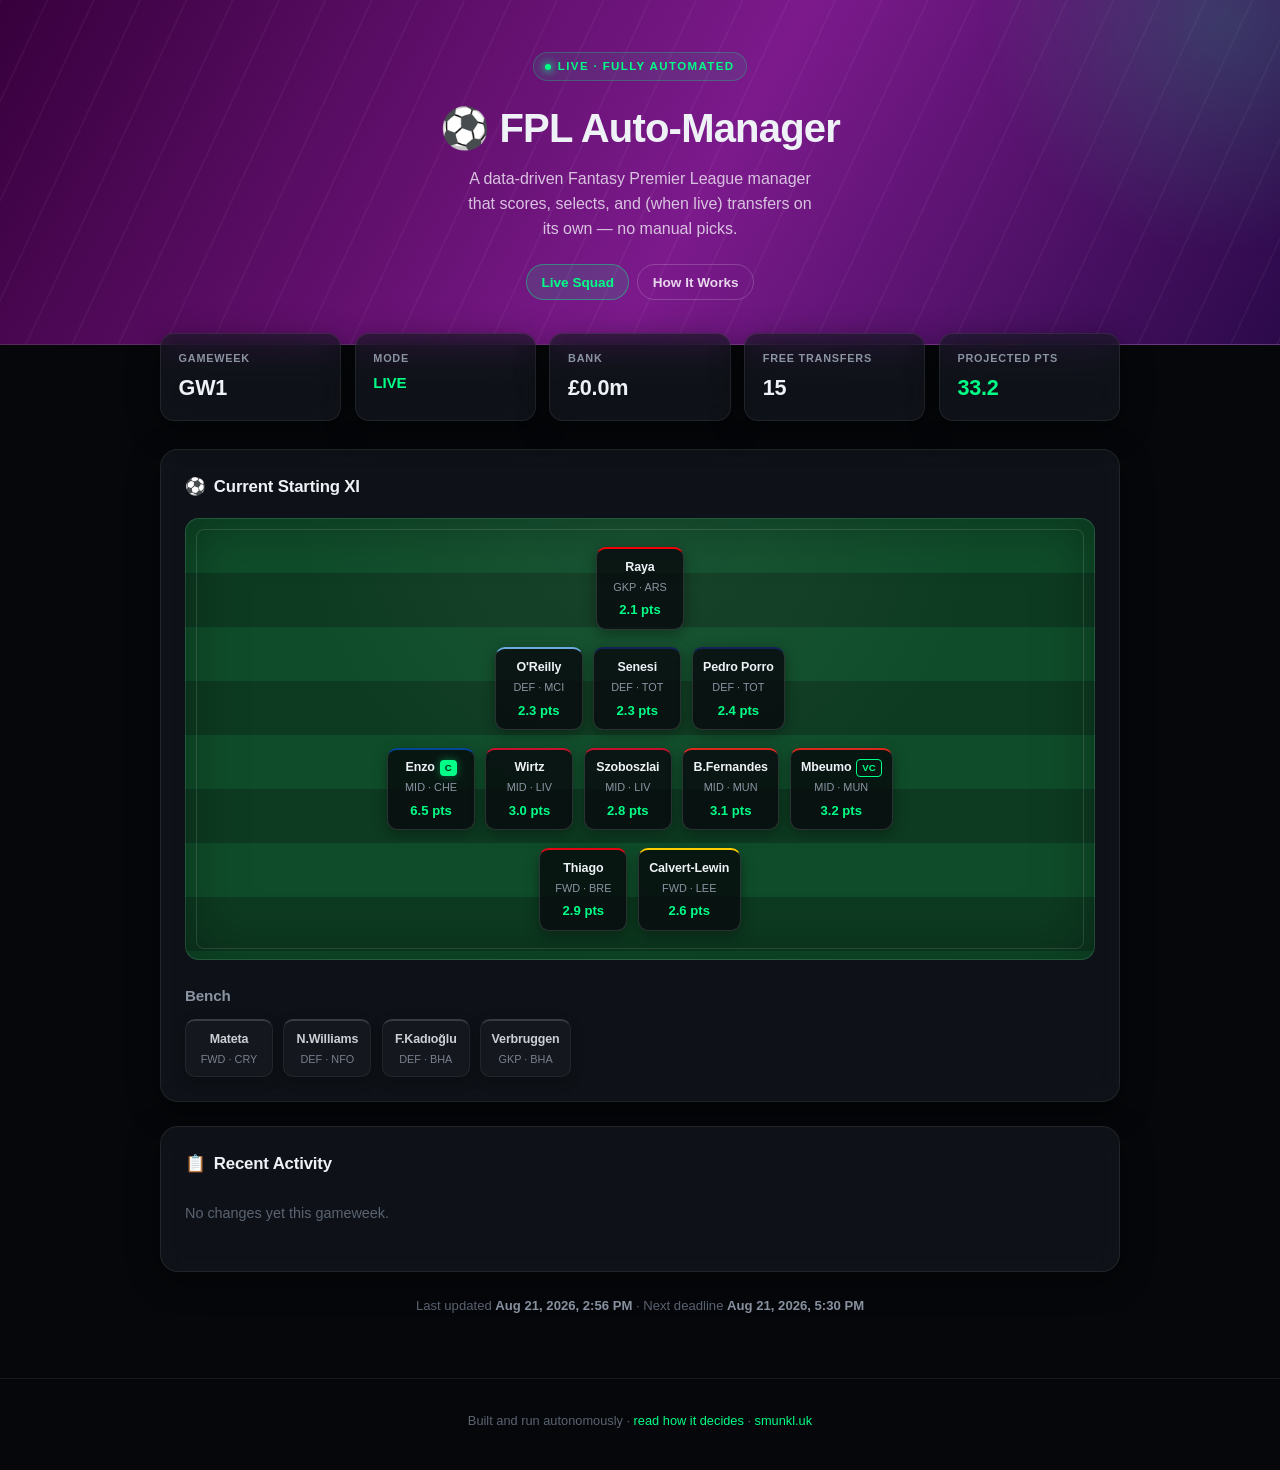
==== index.html @ d40fcce7 "Add "How It Works" strategy page and change feed Extracts shared CSS into style.css so both pages st" ====
<!DOCTYPE html>
<html lang="en">
<head>
<meta charset="UTF-8">
<meta name="viewport" content="width=device-width, initial-scale=1.0">
<title>FPL Auto-Manager - Live</title>
<link rel="stylesheet" href="style.css">
</head>
<body>

<header>
  <div class="eyebrow"><span class="dot"></span> Live &middot; Fully Automated</div>
  <h1>&#9917; FPL Auto-Manager</h1>
  <p>A data-driven Fantasy Premier League manager that scores, selects, and (when live) transfers on its own &mdash; no manual picks.</p>
  <nav class="sitenav">
    <a href="index.html" class="active">Live Squad</a>
    <a href="strategy.html">How It Works</a>
  </nav>
</header>

<main id="app">
  <div class="loading"><div class="spinner"></div>Loading latest status&hellip;</div>
</main>

<footer>
  Built and run autonomously &middot; <a href="strategy.html">read how it decides</a> &middot;
  <a href="https://smunkl.uk">smunkl.uk</a>
</footer>

<script>
const TEAM_COLORS = {
  ARS:"#EF0107", AVL:"#95BFE5", BOU:"#DA291C", BRE:"#e30613", BHA:"#0057B8",
  CHE:"#034694", CRY:"#1B458F", EVE:"#003399", FUL:"#000000", IPS:"#0044A9",
  LEI:"#003090", LIV:"#C8102E", MCI:"#6CABDD", MUN:"#DA291C", NEW:"#241F20",
  NFO:"#DD0000", SOU:"#D71920", TOT:"#132257", WHU:"#7A263A", WOL:"#FDB913",
  LEE:"#FFCD00", BUR:"#6C1D45", SUN:"#EB172B"
};

async function load() {
  const app = document.getElementById('app');
  try {
    const res = await fetch('status.json', { cache: 'no-store' });
    if (!res.ok) throw new Error('status.json not found yet');
    const data = await res.json();
    render(data);
  } catch (err) {
    app.innerHTML = '<div class="error">No status published yet. Check back soon.</div>';
    console.error(err);
  }
}

function fmtDate(iso) {
  if (!iso) return '—';
  const d = new Date(iso);
  return d.toLocaleString(undefined, { dateStyle: 'medium', timeStyle: 'short' });
}

function playerChip(p) {
  const badges = [];
  if (p.captain) badges.push('<span class="badge">C</span>');
  if (p.vice_captain) badges.push('<span class="badge vc">VC</span>');
  const accent = TEAM_COLORS[p.team] || 'rgba(255,255,255,0.3)';
  return `<div class="player-chip" style="--chip-accent:${accent}">
    <div class="name">${p.name}${badges.join('')}</div>
    <div class="sub">${p.position} &middot; ${p.team}</div>
    ${p.projected_points !== undefined ? `<div class="pts">${p.projected_points.toFixed(1)} pts</div>` : ''}
  </div>`;
}

function groupByPosition(players) {
  const order = ['GKP', 'DEF', 'MID', 'FWD'];
  const groups = {};
  for (const pos of order) groups[pos] = [];
  for (const p of players) (groups[p.position] || (groups[p.position] = [])).push(p);
  return order.map(pos => groups[pos]).filter(g => g.length);
}

function render(data) {
  const app = document.getElementById('app');
  const rows = groupByPosition(data.starting_xi || []).map(
    row => `<div class="pitch-row">${row.map(playerChip).join('')}</div>`
  ).join('');
  const bench = (data.bench || []).map(playerChip).join('');
  const activity = (data.recent_activity || []).slice().reverse().map(a => `
    <div class="activity-item">
      <div class="header">${a.header}</div>
      ${a.details && a.details.length ? `<ul>${a.details.map(d => `<li>${d.replace(/^- /, '')}</li>`).join('')}</ul>` : ''}
    </div>
  `).join('') || '<p class="no-activity">No changes yet this gameweek.</p>';

  app.innerHTML = `
    <div class="meta-row">
      <div class="meta-card"><div class="label">Gameweek</div><div class="value">GW${data.gameweek ?? '-'}</div></div>
      <div class="meta-card mode"><div class="label">Mode</div><div class="value">${data.mode ?? '-'}</div></div>
      <div class="meta-card"><div class="label">Bank</div><div class="value">&pound;${(data.bank ?? 0).toFixed(1)}m</div></div>
      <div class="meta-card"><div class="label">Free transfers</div><div class="value">${data.free_transfers ?? '-'}</div></div>
      <div class="meta-card pts"><div class="label">Projected pts</div><div class="value">${(data.total_projected_points ?? 0).toFixed(1)}</div></div>
    </div>

    <section>
      <h2><span class="icon">&#9917;</span> Current Starting XI</h2>
      <div class="pitch">${rows}</div>
      <div class="bench-header"><h2 style="margin:0;font-size:0.95rem;color:var(--muted)">Bench</h2></div>
      <div class="bench-list">${bench}</div>
    </section>

    <section>
      <h2><span class="icon">&#128203;</span> Recent Activity</h2>
      ${activity}
    </section>

    <p class="footnote">Last updated <strong>${fmtDate(data.last_updated)}</strong> &middot; Next deadline <strong>${fmtDate(data.deadline)}</strong></p>
  `;
}

load();
</script>

</body>
</html>
---- style.css ----
:root {
  --bg: #05070a;
  --bg2: #0a0e14;
  --panel: rgba(22, 27, 34, 0.6);
  --panel-solid: #12161d;
  --border: rgba(255, 255, 255, 0.08);
  --border-hi: rgba(255, 255, 255, 0.16);
  --text: #eef2f6;
  --muted: #8b94a3;
  --muted2: #5b6472;
  --purple: #37003c;
  --purple2: #7c1a8c;
  --green: #00ff87;
  --green-dim: #04b366;
  --pitch: #0d3b21;
  --pitch2: #0f4d2a;
  --shadow: 0 8px 32px rgba(0,0,0,0.45);
}
* { box-sizing: border-box; }
html { scroll-behavior: smooth; }
body {
  margin: 0;
  font-family: -apple-system, BlinkMacSystemFont, "Segoe UI", Inter, Roboto, sans-serif;
  background:
    radial-gradient(1200px 600px at 15% -10%, rgba(124,26,140,0.25), transparent 60%),
    radial-gradient(900px 500px at 100% 0%, rgba(0,255,135,0.06), transparent 55%),
    var(--bg);
  color: var(--text);
  line-height: 1.55;
  -webkit-font-smoothing: antialiased;
}
header {
  position: relative;
  overflow: hidden;
  background: linear-gradient(120deg, var(--purple) 0%, var(--purple2) 55%, #2b0a4a 100%);
  padding: 3.25rem 1.5rem 2.75rem;
  text-align: center;
  border-bottom: 1px solid var(--border-hi);
}
header::before {
  content: "";
  position: absolute;
  inset: 0;
  background-image:
    repeating-linear-gradient(115deg, rgba(255,255,255,0.035) 0 2px, transparent 2px 42px);
  pointer-events: none;
}
header::after {
  content: "";
  position: absolute;
  width: 480px;
  height: 480px;
  right: -180px;
  top: -220px;
  background: radial-gradient(circle, rgba(0,255,135,0.18), transparent 70%);
  filter: blur(10px);
  pointer-events: none;
}
.eyebrow {
  position: relative;
  display: inline-flex;
  align-items: center;
  gap: 0.4rem;
  font-size: 0.72rem;
  font-weight: 700;
  letter-spacing: 0.12em;
  text-transform: uppercase;
  color: var(--green);
  background: rgba(0, 255, 135, 0.08);
  border: 1px solid rgba(0, 255, 135, 0.25);
  padding: 0.3rem 0.7rem;
  border-radius: 999px;
  margin-bottom: 1rem;
}
.eyebrow .dot {
  width: 6px;
  height: 6px;
  border-radius: 50%;
  background: var(--green);
  box-shadow: 0 0 8px 2px rgba(0,255,135,0.7);
  animation: pulse 2s ease-in-out infinite;
}
@keyframes pulse {
  0%, 100% { opacity: 1; transform: scale(1); }
  50% { opacity: 0.5; transform: scale(0.7); }
}
header h1 {
  position: relative;
  margin: 0 0 0.5rem;
  font-size: clamp(1.8rem, 4vw, 2.5rem);
  font-weight: 800;
  letter-spacing: -0.02em;
}
header p {
  position: relative;
  margin: 0;
  color: #d9c2e0;
  font-size: 1rem;
  max-width: 40ch;
  margin: 0 auto;
}
nav.sitenav {
  position: relative;
  display: flex;
  justify-content: center;
  gap: 0.5rem;
  margin-top: 1.4rem;
}
nav.sitenav a {
  color: #e8d6ec;
  text-decoration: none;
  font-size: 0.85rem;
  font-weight: 600;
  padding: 0.4rem 0.9rem;
  border-radius: 999px;
  border: 1px solid rgba(255,255,255,0.18);
  transition: background 0.15s ease, color 0.15s ease;
}
nav.sitenav a:hover,
nav.sitenav a.active {
  background: rgba(0,255,135,0.12);
  border-color: rgba(0,255,135,0.4);
  color: var(--green);
}
main {
  max-width: 1000px;
  margin: 0 auto;
  padding: 1.75rem 1.25rem 2rem;
}
.meta-row {
  display: grid;
  grid-template-columns: repeat(auto-fit, minmax(150px, 1fr));
  gap: 0.85rem;
  margin: -2.5rem 0 1.75rem;
  position: relative;
  z-index: 2;
}
.meta-card {
  background: var(--panel);
  backdrop-filter: blur(16px) saturate(140%);
  -webkit-backdrop-filter: blur(16px) saturate(140%);
  border: 1px solid var(--border);
  border-radius: 14px;
  padding: 1rem 1.1rem;
  box-shadow: var(--shadow);
  transition: transform 0.18s ease, border-color 0.18s ease;
}
.meta-card:hover {
  transform: translateY(-2px);
  border-color: var(--border-hi);
}
.meta-card .label {
  color: var(--muted);
  font-size: 0.68rem;
  font-weight: 600;
  text-transform: uppercase;
  letter-spacing: 0.07em;
}
.meta-card .value {
  font-size: 1.35rem;
  font-weight: 750;
  margin-top: 0.25rem;
  letter-spacing: -0.01em;
}
.meta-card.mode .value {
  font-size: 0.95rem;
  font-weight: 650;
  color: var(--green);
}
.meta-card.pts .value { color: var(--green); }

section {
  background: var(--panel);
  backdrop-filter: blur(16px) saturate(140%);
  -webkit-backdrop-filter: blur(16px) saturate(140%);
  border: 1px solid var(--border);
  border-radius: 18px;
  padding: 1.5rem;
  margin-bottom: 1.5rem;
  box-shadow: var(--shadow);
}
section h2 {
  margin: 0 0 1.1rem;
  font-size: 1.05rem;
  font-weight: 700;
  display: flex;
  align-items: center;
  gap: 0.5rem;
  letter-spacing: -0.01em;
}
section h2 .icon { font-size: 1.05rem; }

.pitch {
  position: relative;
  background:
    radial-gradient(ellipse at 50% -10%, rgba(255,255,255,0.05), transparent 55%),
    repeating-linear-gradient(to bottom, var(--pitch2) 0, var(--pitch2) 54px, var(--pitch) 54px, var(--pitch) 108px);
  border: 1px solid rgba(255,255,255,0.08);
  border-radius: 14px;
  padding: 1.75rem 0.75rem;
  display: flex;
  flex-direction: column;
  gap: 1.1rem;
  box-shadow: inset 0 0 60px rgba(0,0,0,0.35);
}
.pitch::before {
  content: "";
  position: absolute;
  inset: 10px;
  border: 1px solid rgba(255,255,255,0.12);
  border-radius: 8px;
  pointer-events: none;
}
.pitch-row {
  display: flex;
  justify-content: center;
  gap: 0.65rem;
  flex-wrap: wrap;
  position: relative;
}
.player-chip {
  background: rgba(8, 10, 14, 0.82);
  border: 1px solid rgba(255,255,255,0.14);
  border-top: 2px solid var(--chip-accent, rgba(255,255,255,0.3));
  border-radius: 10px;
  padding: 0.55rem 0.65rem 0.5rem;
  text-align: center;
  min-width: 88px;
  font-size: 0.78rem;
  box-shadow: 0 4px 14px rgba(0,0,0,0.35);
  transition: transform 0.15s ease, box-shadow 0.15s ease;
}
.player-chip:hover {
  transform: translateY(-3px);
  box-shadow: 0 8px 20px rgba(0,0,0,0.5);
}
.player-chip .name {
  font-weight: 700;
  white-space: nowrap;
  letter-spacing: -0.01em;
}
.player-chip .sub {
  color: var(--muted);
  font-size: 0.68rem;
  margin-top: 0.1rem;
}
.player-chip .pts {
  color: var(--green);
  font-weight: 700;
  margin-top: 0.3rem;
  font-size: 0.82rem;
}
.badge {
  display: inline-block;
  font-size: 0.6rem;
  font-weight: 800;
  background: var(--green);
  color: #04321a;
  border-radius: 4px;
  padding: 0.05rem 0.32rem;
  margin-left: 0.3rem;
  vertical-align: middle;
  box-shadow: 0 0 8px rgba(0,255,135,0.4);
}
.badge.vc {
  background: transparent;
  border: 1px solid var(--green);
  color: var(--green);
  box-shadow: none;
}

.bench-header {
  display: flex;
  align-items: center;
  justify-content: space-between;
  margin-top: 1.5rem;
  margin-bottom: 0.75rem;
}
.bench-header h2 { margin: 0; }
.bench-list {
  display: flex;
  gap: 0.65rem;
  flex-wrap: wrap;
}
.bench-list .player-chip {
  background: rgba(255,255,255,0.03);
  border-color: var(--border);
  border-top-color: rgba(255,255,255,0.18);
  opacity: 0.85;
}

.activity-item {
  position: relative;
  padding: 0.15rem 0 1rem 1.35rem;
  border-left: 2px solid var(--border);
  margin-left: 0.3rem;
}
.activity-item:last-child { padding-bottom: 0; }
.activity-item::before {
  content: "";
  position: absolute;
  left: -6px;
  top: 0.3rem;
  width: 10px;
  height: 10px;
  border-radius: 50%;
  background: var(--green);
  box-shadow: 0 0 0 3px rgba(0,255,135,0.15);
}
.activity-item .header {
  font-weight: 650;
  font-size: 0.92rem;
  color: var(--text);
}
.activity-item ul {
  margin: 0.4rem 0 0;
  padding-left: 1.1rem;
  color: var(--muted);
  font-size: 0.85rem;
}
.activity-item li { margin-bottom: 0.15rem; }
.no-activity {
  color: var(--muted2);
  font-size: 0.9rem;
  padding: 0.5rem 0;
}

.footnote {
  text-align: center;
  color: var(--muted2);
  font-size: 0.82rem;
  margin-top: 0.25rem;
}
.footnote strong { color: var(--muted); font-weight: 600; }

footer {
  text-align: center;
  color: var(--muted2);
  font-size: 0.8rem;
  padding: 2rem 1.5rem 2.5rem;
  border-top: 1px solid var(--border);
  margin-top: 1rem;
}
footer a { color: var(--green); text-decoration: none; }
footer a:hover { text-decoration: underline; }

.loading, .error {
  text-align: center;
  color: var(--muted);
  padding: 4rem 1rem;
  font-size: 0.95rem;
}
.spinner {
  width: 28px;
  height: 28px;
  margin: 0 auto 1rem;
  border-radius: 50%;
  border: 3px solid rgba(255,255,255,0.1);
  border-top-color: var(--green);
  animation: spin 0.8s linear infinite;
}
@keyframes spin { to { transform: rotate(360deg); } }

#app { animation: fadein 0.4s ease; }
@keyframes fadein {
  from { opacity: 0; transform: translateY(6px); }
  to { opacity: 1; transform: translateY(0); }
}

/* --- Prose / strategy-page specific --- */
.prose p {
  color: #ccd3db;
  font-size: 0.94rem;
  margin: 0 0 0.9rem;
}
.prose p:last-child { margin-bottom: 0; }
.prose strong { color: var(--text); }
code {
  font-family: ui-monospace, SFMono-Regular, Menlo, monospace;
  background: rgba(0,255,135,0.08);
  color: var(--green);
  border-radius: 4px;
  padding: 0.05rem 0.35rem;
  font-size: 0.85em;
}
.signal-grid {
  display: grid;
  grid-template-columns: repeat(auto-fit, minmax(220px, 1fr));
  gap: 0.85rem;
  margin-top: 1rem;
}
.signal-card {
  background: rgba(255,255,255,0.03);
  border: 1px solid var(--border);
  border-radius: 12px;
  padding: 0.9rem 1rem;
}
.signal-card .signal-title {
  font-weight: 700;
  font-size: 0.88rem;
  display: flex;
  align-items: center;
  gap: 0.4rem;
  margin-bottom: 0.35rem;
}
.signal-card p {
  color: var(--muted);
  font-size: 0.82rem;
  margin: 0;
}
.callout {
  background: rgba(0,255,135,0.05);
  border: 1px solid rgba(0,255,135,0.2);
  border-radius: 12px;
  padding: 1rem 1.1rem;
  margin-top: 1.25rem;
  font-size: 0.88rem;
  color: #d3f5e6;
}
.callout strong { color: var(--green); }

.changelog-item {
  position: relative;
  padding: 0.1rem 0 1.25rem 1.5rem;
  border-left: 2px solid var(--border);
  margin-left: 0.35rem;
}
.changelog-item:last-child { padding-bottom: 0; }
.changelog-item::before {
  content: "";
  position: absolute;
  left: -7px;
  top: 0.15rem;
  width: 12px;
  height: 12px;
  border-radius: 50%;
  background: var(--panel-solid);
  border: 2px solid var(--green);
}
.changelog-date {
  color: var(--green);
  font-size: 0.72rem;
  font-weight: 700;
  text-transform: uppercase;
  letter-spacing: 0.05em;
}
.changelog-title {
  font-weight: 700;
  font-size: 0.95rem;
  margin: 0.2rem 0 0.3rem;
}
.changelog-desc {
  color: var(--muted);
  font-size: 0.86rem;
  margin: 0;
}

@media (max-width: 520px) {
  .meta-row { margin-top: -2rem; }
  section { padding: 1.15rem; }
  .player-chip { min-width: 76px; font-size: 0.72rem; padding: 0.45rem 0.5rem; }
}
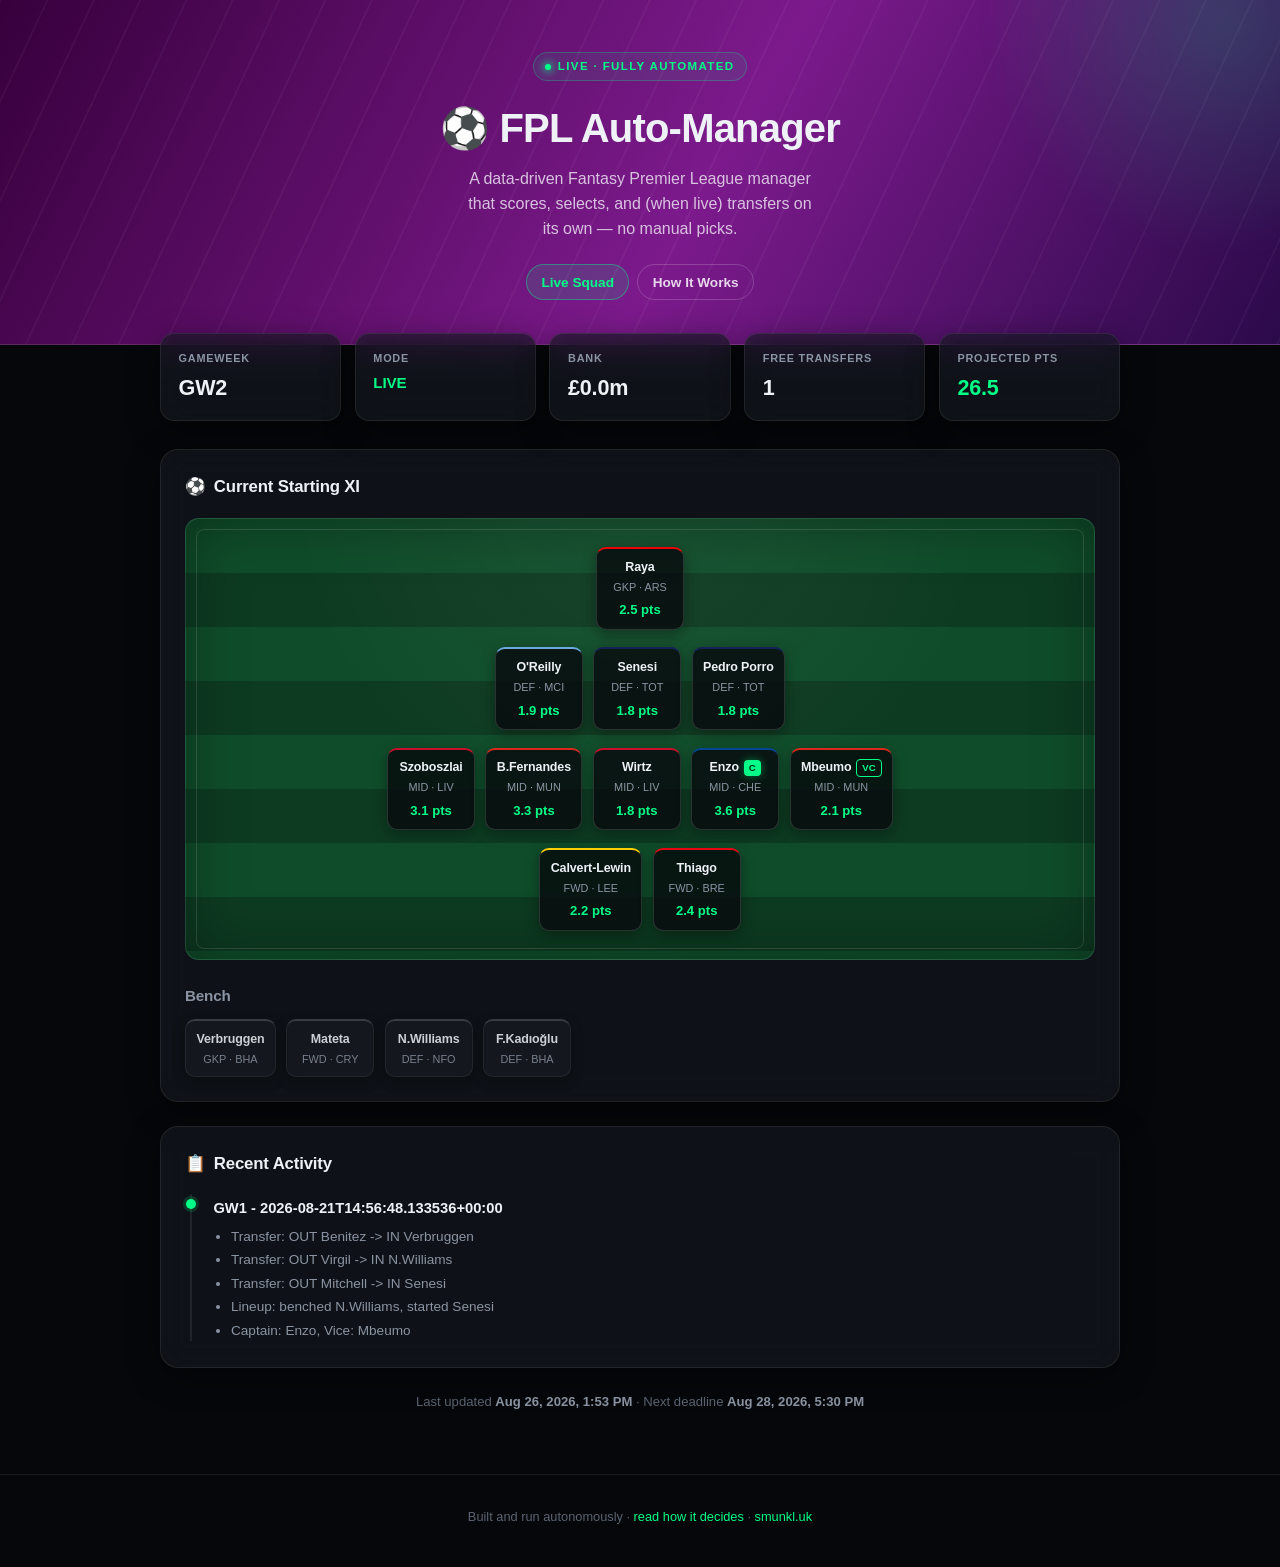
==== commit 13ca13c2: "Style transfer rationale as distinct sub-bullets in the activity feed The private repo now logs why " ====
--- a/index.html
+++ b/index.html
@@ -84,7 +84,10 @@
   const activity = (data.recent_activity || []).slice().reverse().map(a => `
     <div class="activity-item">
       <div class="header">${a.header}</div>
-      ${a.details && a.details.length ? `<ul>${a.details.map(d => `<li>${d.replace(/^- /, '')}</li>`).join('')}</ul>` : ''}
+      ${a.details && a.details.length ? `<ul>${a.details.map(d =>
+        d.startsWith('- ') ? `<li>${d.replace(/^- /, '')}</li>`
+        : `<li class="rationale">${d.trim()}</li>`
+      ).join('')}</ul>` : ''}
     </div>
   `).join('') || '<p class="no-activity">No changes yet this gameweek.</p>';
 
--- a/style.css
+++ b/style.css
@@ -319,6 +319,15 @@
   font-size: 0.85rem;
 }
 .activity-item li { margin-bottom: 0.15rem; }
+.activity-item li.rationale {
+  list-style: none;
+  margin-left: -1.1rem;
+  padding-left: 0.9rem;
+  border-left: 2px solid var(--border);
+  color: var(--muted2);
+  font-size: 0.78rem;
+  font-style: italic;
+}
 .no-activity {
   color: var(--muted2);
   font-size: 0.9rem;
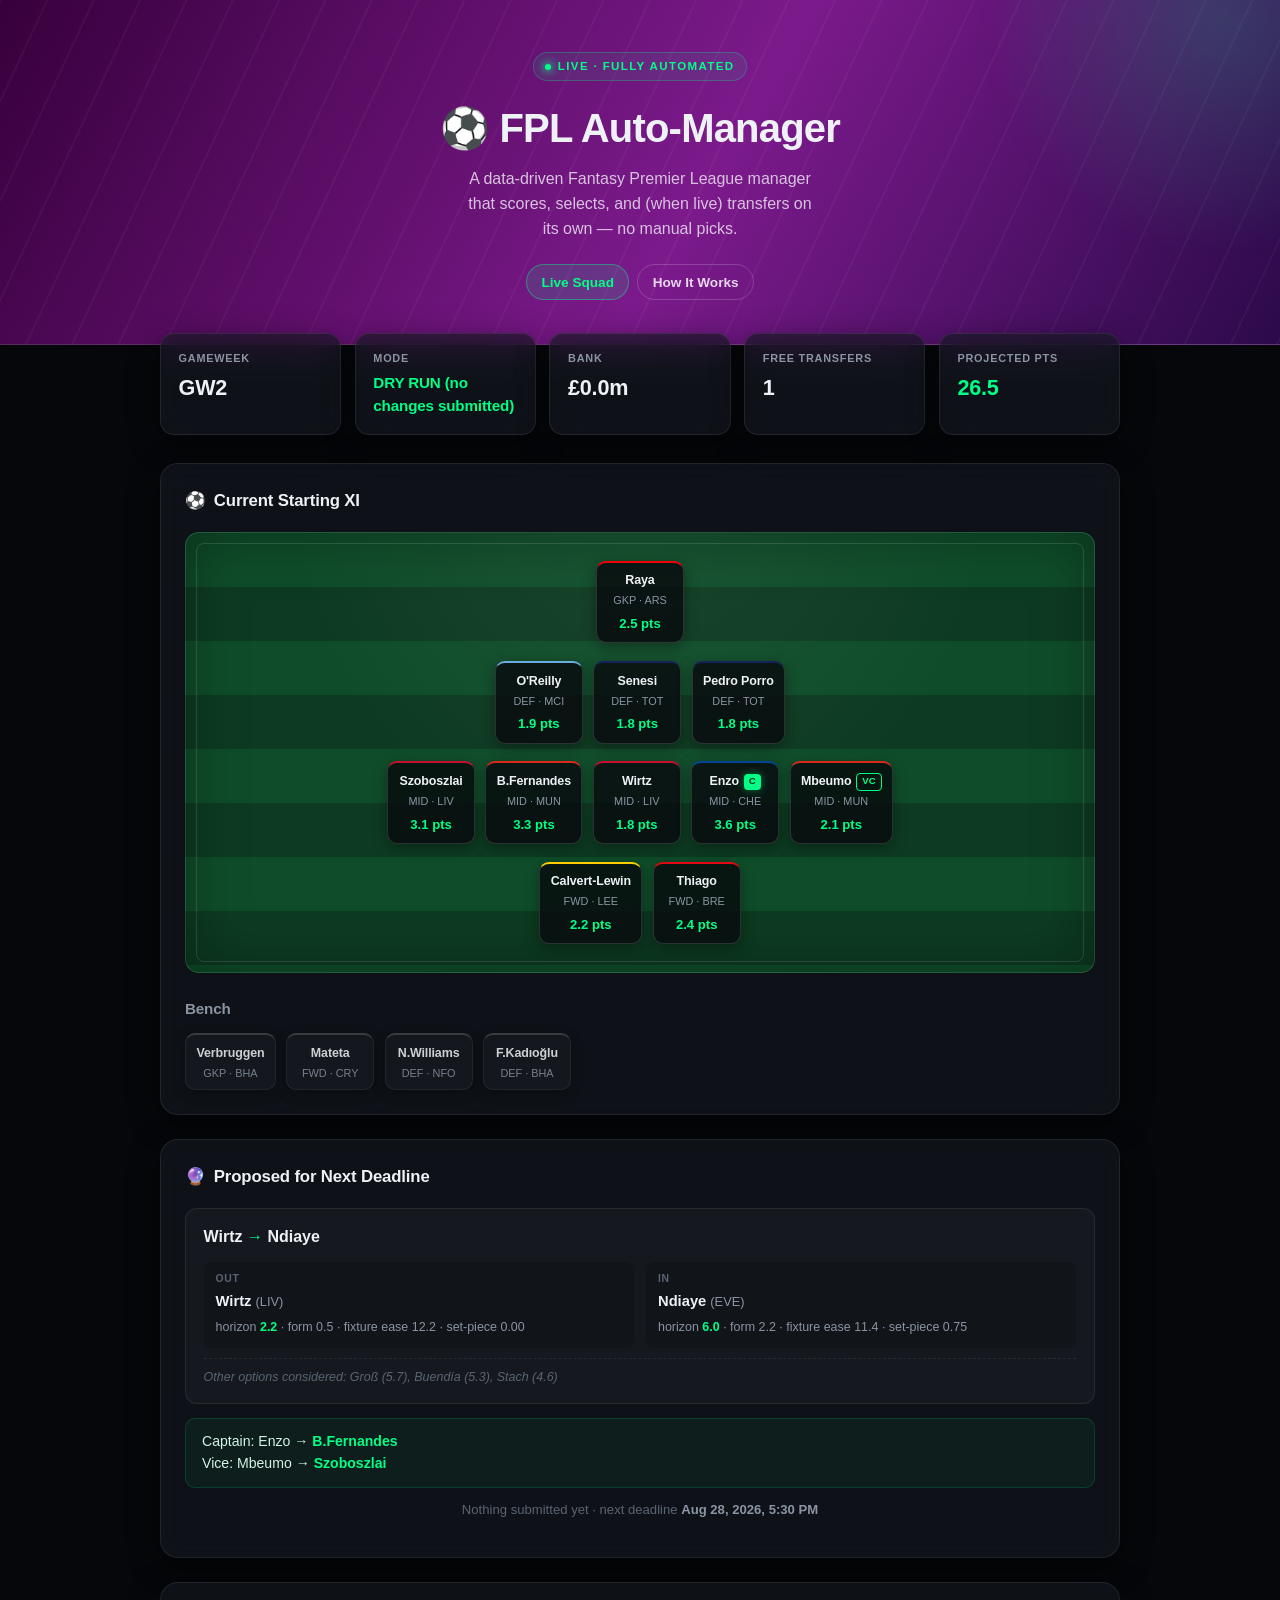
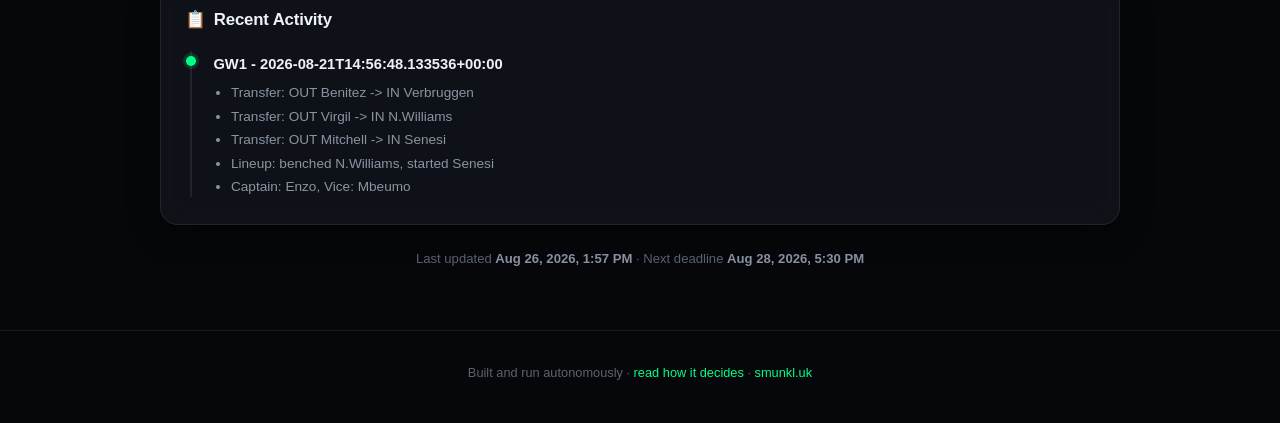
==== commit 5702ae53: "Add "Proposed for Next Deadline" section reading proposed.json Shows what's currently recommended be" ====
--- a/index.html
+++ b/index.html
@@ -42,7 +42,12 @@
     const res = await fetch('status.json', { cache: 'no-store' });
     if (!res.ok) throw new Error('status.json not found yet');
     const data = await res.json();
-    render(data);
+    let proposed = null;
+    try {
+      const pres = await fetch('proposed.json', { cache: 'no-store' });
+      if (pres.ok) proposed = await pres.json();
+    } catch (e) { /* proposed.json is optional - older runs won't have it yet */ }
+    render(data, proposed);
   } catch (err) {
     app.innerHTML = '<div class="error">No status published yet. Check back soon.</div>';
     console.error(err);
@@ -75,7 +80,60 @@
   return order.map(pos => groups[pos]).filter(g => g.length);
 }
 
-function render(data) {
+function playerRationale(label, p) {
+  return `<div class="rationale-player">
+    <div class="rationale-player-label">${label}</div>
+    <div class="rationale-player-name">${p.name} <span class="sub">(${p.team})</span></div>
+    <div class="rationale-stats">
+      horizon <strong>${p.horizon.toFixed(1)}</strong> &middot;
+      form ${p.form.toFixed(1)} &middot;
+      fixture ease ${p.fixture_ease.toFixed(1)} &middot;
+      set-piece ${p.set_piece_bonus.toFixed(2)}
+    </div>
+  </div>`;
+}
+
+function renderProposed(proposed) {
+  if (!proposed) return '';
+  if (!proposed.has_changes) {
+    return `<section>
+      <h2><span class="icon">&#128302;</span> Proposed for Next Deadline</h2>
+      <p class="no-activity">No changes currently proposed &mdash; current squad already looks optimal.</p>
+      <p class="footnote" style="margin-top:0.75rem">Next deadline <strong>${fmtDate(proposed.deadline)}</strong></p>
+    </section>`;
+  }
+
+  const transferBlocks = (proposed.transfers || []).map(t => `
+    <div class="proposed-transfer">
+      <div class="proposed-transfer-arrow">${t.out.name} <span class="arrow">&rarr;</span> ${t.in.name}</div>
+      <div class="rationale-grid">
+        ${playerRationale('OUT', t.out)}
+        ${playerRationale('IN', t.in)}
+      </div>
+      ${t.alternatives && t.alternatives.length ? `<div class="alternatives">Other options considered: ${
+        t.alternatives.map(a => `${a.name} (${a.horizon.toFixed(1)})`).join(', ')
+      }</div>` : ''}
+    </div>
+  `).join('');
+
+  const hitNote = proposed.hits_taken ? `<div class="callout" style="margin-top:0.75rem">Takes a &minus;${4 * proposed.hits_taken} point hit</div>` : '';
+
+  const capNote = (proposed.captain_change || proposed.vice_change) ? `
+    <div class="proposed-captaincy">
+      ${proposed.captain_change ? `<div>Captain: ${proposed.captain_change.from} &rarr; <strong>${proposed.captain_change.to}</strong></div>` : ''}
+      ${proposed.vice_change ? `<div>Vice: ${proposed.vice_change.from} &rarr; <strong>${proposed.vice_change.to}</strong></div>` : ''}
+    </div>` : '';
+
+  return `<section>
+    <h2><span class="icon">&#128302;</span> Proposed for Next Deadline</h2>
+    ${transferBlocks}
+    ${capNote}
+    ${hitNote}
+    <p class="footnote" style="margin-top:0.75rem">Nothing submitted yet &middot; next deadline <strong>${fmtDate(proposed.deadline)}</strong></p>
+  </section>`;
+}
+
+function render(data, proposed) {
   const app = document.getElementById('app');
   const rows = groupByPosition(data.starting_xi || []).map(
     row => `<div class="pitch-row">${row.map(playerChip).join('')}</div>`
@@ -107,6 +165,8 @@
       <div class="bench-list">${bench}</div>
     </section>
 
+    ${renderProposed(proposed)}
+
     <section>
       <h2><span class="icon">&#128203;</span> Recent Activity</h2>
       ${activity}
--- a/style.css
+++ b/style.css
@@ -428,6 +428,70 @@
 }
 .callout strong { color: var(--green); }
 
+.proposed-transfer {
+  background: rgba(255,255,255,0.03);
+  border: 1px solid var(--border);
+  border-radius: 12px;
+  padding: 1rem 1.1rem;
+  margin-bottom: 0.85rem;
+}
+.proposed-transfer-arrow {
+  font-weight: 700;
+  font-size: 1rem;
+  margin-bottom: 0.75rem;
+}
+.proposed-transfer-arrow .arrow { color: var(--green); }
+.rationale-grid {
+  display: grid;
+  grid-template-columns: 1fr 1fr;
+  gap: 0.75rem;
+}
+@media (max-width: 560px) {
+  .rationale-grid { grid-template-columns: 1fr; }
+}
+.rationale-player {
+  background: rgba(0,0,0,0.2);
+  border-radius: 8px;
+  padding: 0.6rem 0.75rem;
+}
+.rationale-player-label {
+  font-size: 0.65rem;
+  font-weight: 800;
+  letter-spacing: 0.06em;
+  color: var(--muted2);
+  text-transform: uppercase;
+}
+.rationale-player-name {
+  font-weight: 700;
+  font-size: 0.92rem;
+  margin: 0.15rem 0 0.35rem;
+}
+.rationale-player-name .sub { color: var(--muted); font-weight: 500; font-size: 0.8rem; }
+.rationale-stats {
+  color: var(--muted);
+  font-size: 0.78rem;
+  line-height: 1.6;
+}
+.rationale-stats strong { color: var(--green); }
+.alternatives {
+  margin-top: 0.6rem;
+  padding-top: 0.6rem;
+  border-top: 1px dashed var(--border);
+  color: var(--muted2);
+  font-size: 0.78rem;
+  font-style: italic;
+}
+.proposed-captaincy {
+  background: rgba(0,255,135,0.05);
+  border: 1px solid rgba(0,255,135,0.15);
+  border-radius: 10px;
+  padding: 0.75rem 1rem;
+  font-size: 0.88rem;
+  color: #d3f5e6;
+  margin-top: 0.5rem;
+}
+.proposed-captaincy strong { color: var(--green); }
+
 .changelog-item {
   position: relative;
   padding: 0.1rem 0 1.25rem 1.5rem;
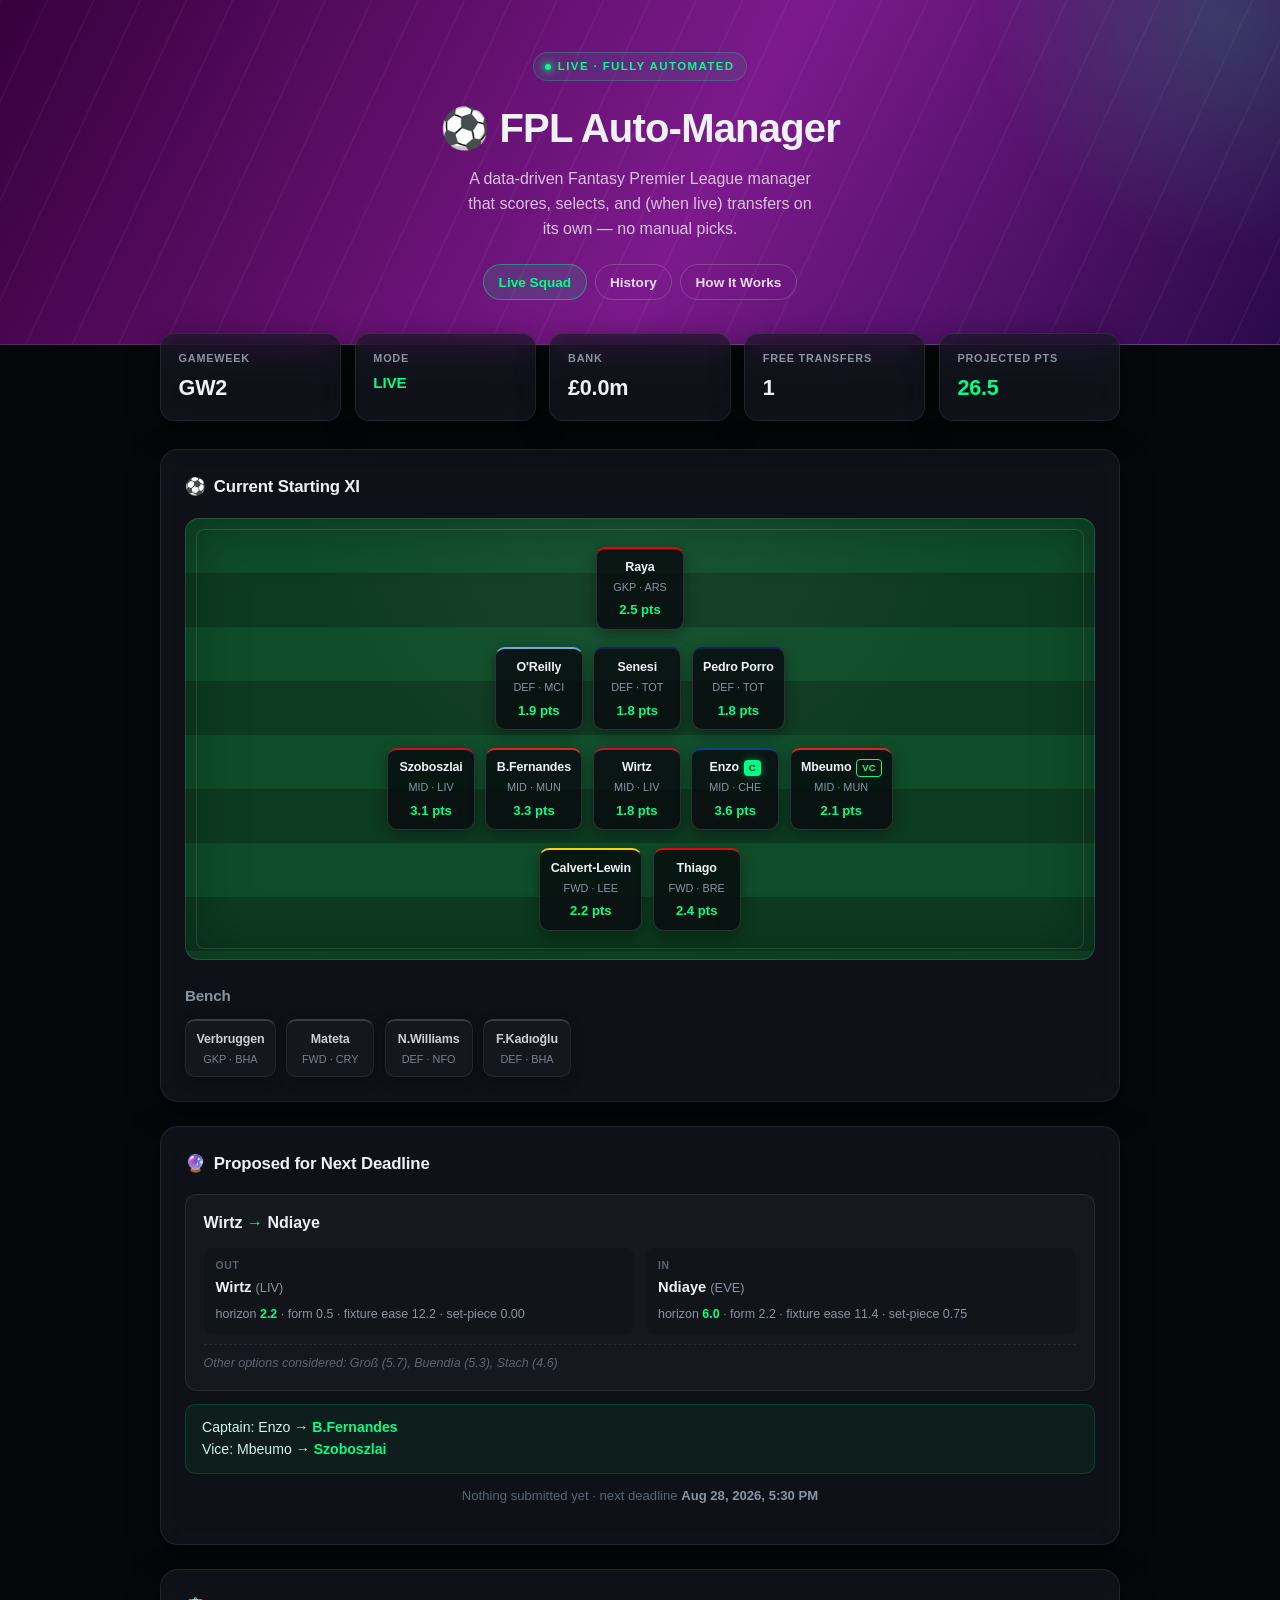
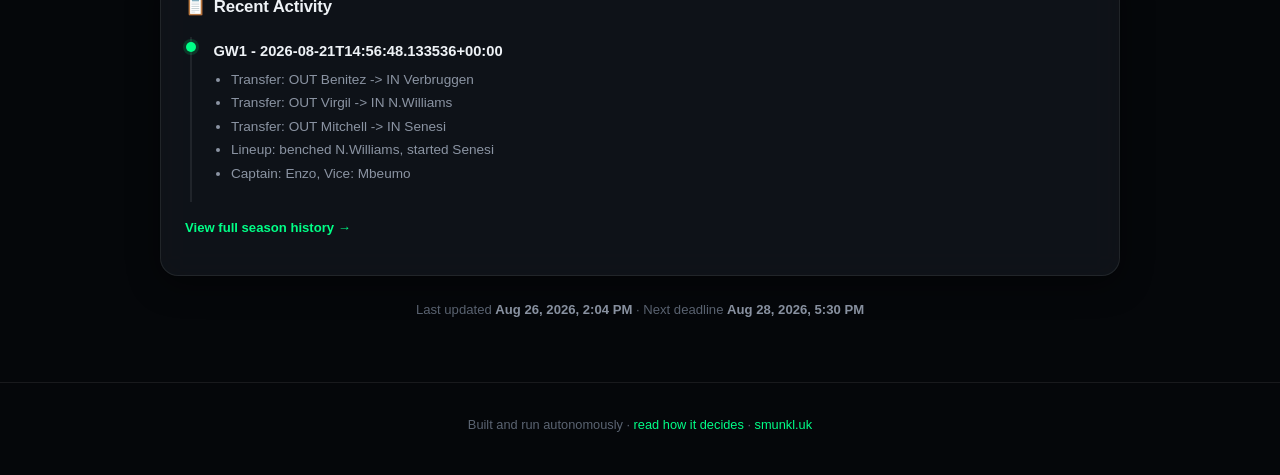
==== commit 85eb497d: "Add history.html: full season feed of decisions plus real outcomes Reads history.json - every gamewe" ====
--- a/index.html
+++ b/index.html
@@ -4,7 +4,7 @@
 <meta charset="UTF-8">
 <meta name="viewport" content="width=device-width, initial-scale=1.0">
 <title>FPL Auto-Manager - Live</title>
-<link rel="stylesheet" href="style.css">
+<link rel="stylesheet" href="style.css?v=4">
 </head>
 <body>
 
@@ -14,6 +14,7 @@
   <p>A data-driven Fantasy Premier League manager that scores, selects, and (when live) transfers on its own &mdash; no manual picks.</p>
   <nav class="sitenav">
     <a href="index.html" class="active">Live Squad</a>
+    <a href="history.html">History</a>
     <a href="strategy.html">How It Works</a>
   </nav>
 </header>
@@ -170,6 +171,7 @@
     <section>
       <h2><span class="icon">&#128203;</span> Recent Activity</h2>
       ${activity}
+      <p class="footnote" style="margin-top:1rem;text-align:left"><a href="history.html">View full season history &rarr;</a></p>
     </section>
 
     <p class="footnote">Last updated <strong>${fmtDate(data.last_updated)}</strong> &middot; Next deadline <strong>${fmtDate(data.deadline)}</strong></p>
--- a/style.css
+++ b/style.css
@@ -341,6 +341,8 @@
   margin-top: 0.25rem;
 }
 .footnote strong { color: var(--muted); font-weight: 600; }
+.footnote a { color: var(--green); text-decoration: none; font-weight: 600; }
+.footnote a:hover { text-decoration: underline; }
 
 footer {
   text-align: center;
@@ -491,6 +493,80 @@
   margin-top: 0.5rem;
 }
 .proposed-captaincy strong { color: var(--green); }
+
+.gw-feed {
+  display: flex;
+  flex-direction: column;
+  gap: 1.25rem;
+}
+.gw-card {
+  background: var(--panel);
+  backdrop-filter: blur(16px) saturate(140%);
+  -webkit-backdrop-filter: blur(16px) saturate(140%);
+  border: 1px solid var(--border);
+  border-radius: 18px;
+  padding: 1.5rem;
+  box-shadow: var(--shadow);
+}
+.gw-card-header {
+  display: flex;
+  align-items: baseline;
+  justify-content: space-between;
+  margin-bottom: 1rem;
+  flex-wrap: wrap;
+  gap: 0.4rem;
+}
+.gw-card-title {
+  font-size: 1.15rem;
+  font-weight: 800;
+  letter-spacing: -0.01em;
+}
+.gw-card-date {
+  color: var(--muted);
+  font-size: 0.8rem;
+}
+.gw-outcome {
+  display: grid;
+  grid-template-columns: repeat(4, 1fr);
+  gap: 0.6rem;
+  background: rgba(0,255,135,0.04);
+  border: 1px solid rgba(0,255,135,0.15);
+  border-radius: 12px;
+  padding: 0.85rem;
+  margin-bottom: 1rem;
+}
+.gw-stat { text-align: center; }
+.gw-stat-value {
+  font-size: 1.3rem;
+  font-weight: 800;
+  color: var(--green);
+}
+.gw-stat-label {
+  font-size: 0.65rem;
+  color: var(--muted);
+  text-transform: uppercase;
+  letter-spacing: 0.05em;
+  margin-top: 0.1rem;
+}
+.gw-card ul {
+  margin: 0;
+  padding-left: 1.1rem;
+  color: var(--muted);
+  font-size: 0.85rem;
+}
+.gw-card li { margin-bottom: 0.2rem; }
+.gw-card li.rationale {
+  list-style: none;
+  margin-left: -1.1rem;
+  padding-left: 0.9rem;
+  border-left: 2px solid var(--border);
+  color: var(--muted2);
+  font-size: 0.78rem;
+  font-style: italic;
+}
+@media (max-width: 480px) {
+  .gw-outcome { grid-template-columns: repeat(2, 1fr); }
+}
 
 .changelog-item {
   position: relative;
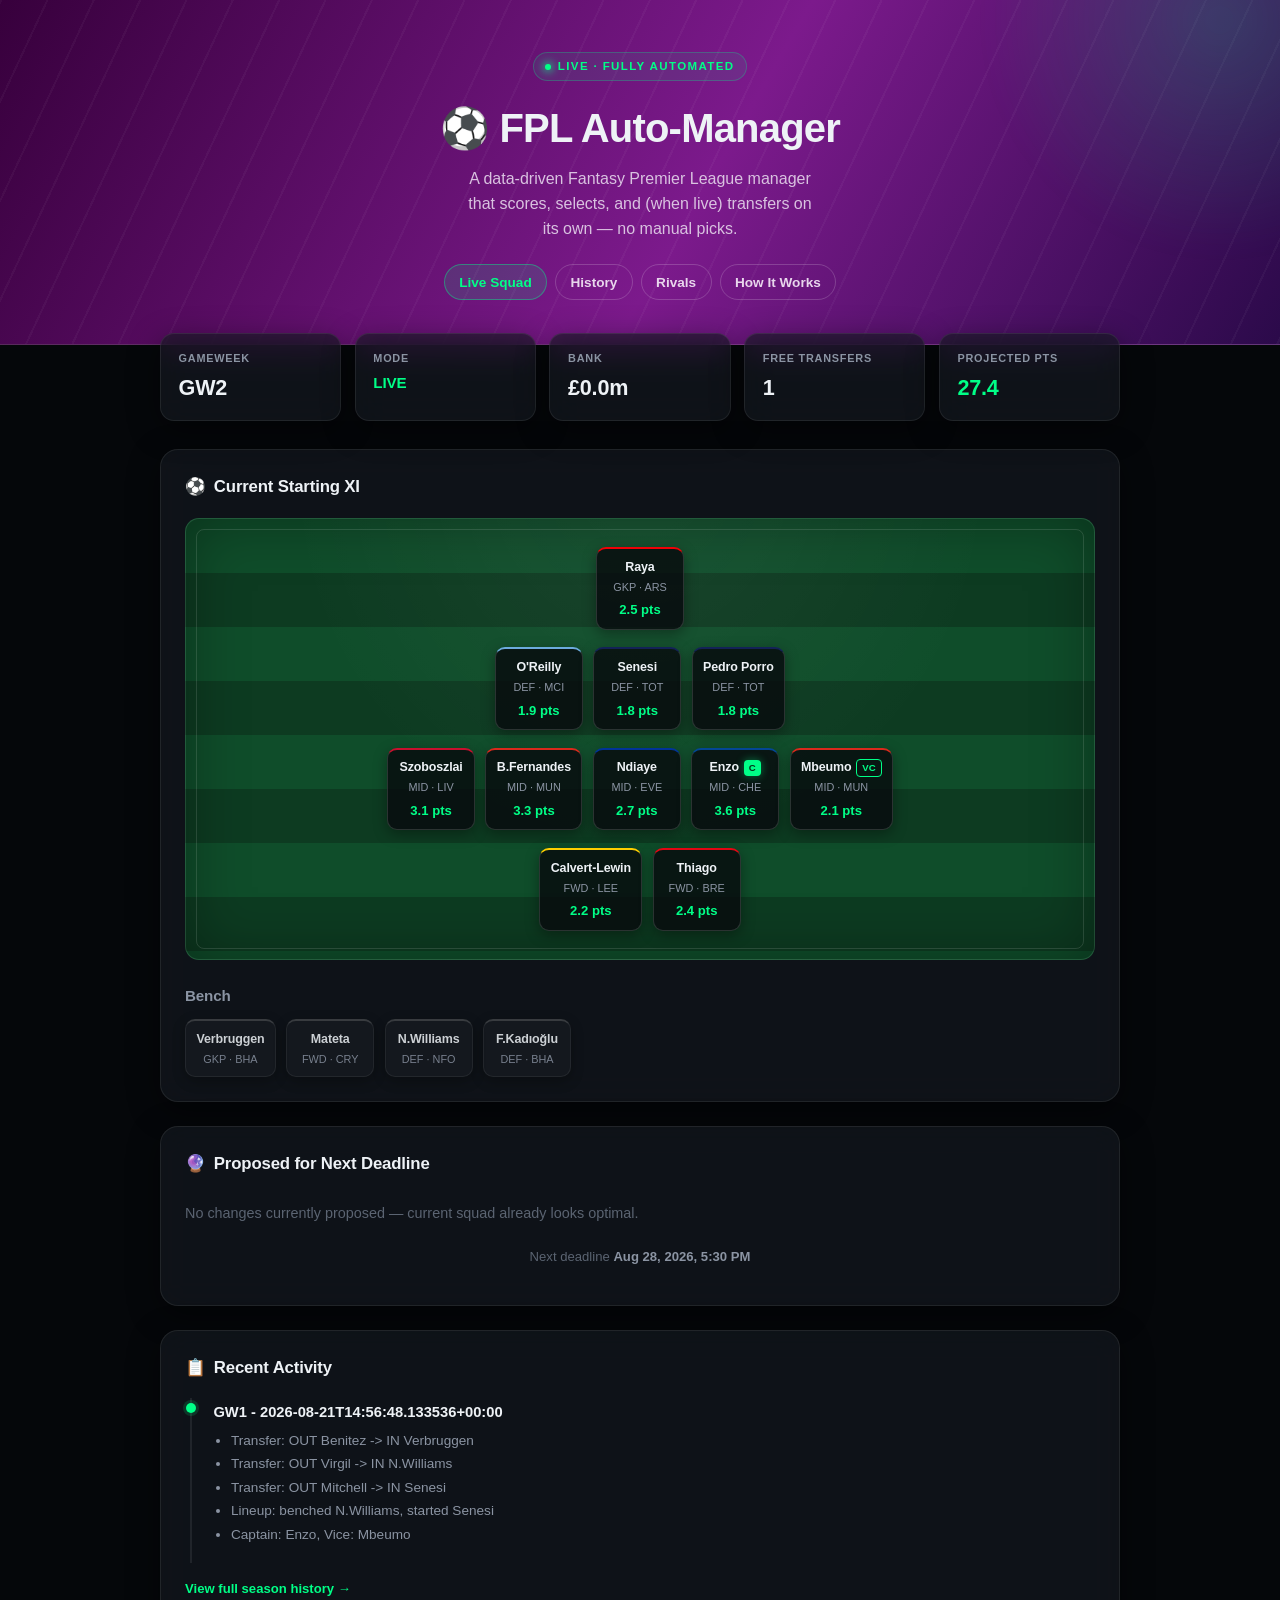
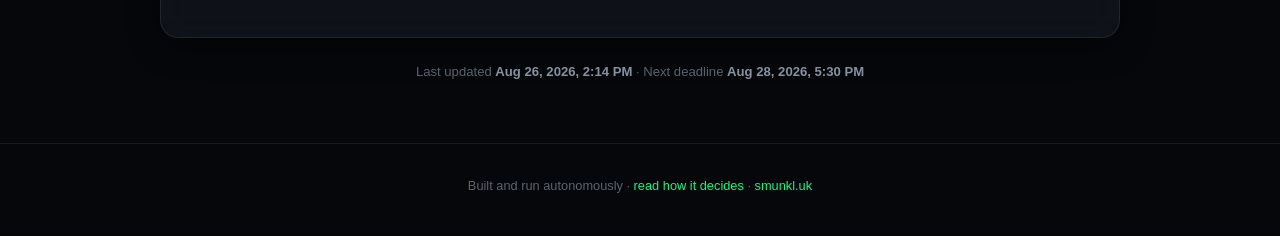
==== commit 2b73314a: "Add rivals.html: mini-league standings and squads Reads rivals.json - your rank and points alongside" ====
--- a/index.html
+++ b/index.html
@@ -4,7 +4,7 @@
 <meta charset="UTF-8">
 <meta name="viewport" content="width=device-width, initial-scale=1.0">
 <title>FPL Auto-Manager - Live</title>
-<link rel="stylesheet" href="style.css?v=4">
+<link rel="stylesheet" href="style.css?v=6">
 </head>
 <body>
 
@@ -15,6 +15,7 @@
   <nav class="sitenav">
     <a href="index.html" class="active">Live Squad</a>
     <a href="history.html">History</a>
+    <a href="rivals.html">Rivals</a>
     <a href="strategy.html">How It Works</a>
   </nav>
 </header>
--- a/style.css
+++ b/style.css
@@ -567,6 +567,69 @@
 @media (max-width: 480px) {
   .gw-outcome { grid-template-columns: repeat(2, 1fr); }
 }
+.gw-card-pending {
+  border: 1px dashed rgba(0,255,135,0.4);
+  background: rgba(0,255,135,0.03);
+}
+.pending-badge {
+  display: inline-block;
+  font-size: 0.62rem;
+  font-weight: 800;
+  letter-spacing: 0.06em;
+  color: var(--green);
+  border: 1px solid rgba(0,255,135,0.4);
+  border-radius: 999px;
+  padding: 0.1rem 0.5rem;
+  margin-left: 0.5rem;
+  vertical-align: middle;
+}
+
+.rival-list {
+  display: flex;
+  flex-direction: column;
+  gap: 0.75rem;
+}
+.rival-entry {
+  display: grid;
+  grid-template-columns: 2.5rem 1fr auto;
+  grid-template-areas: "rank identity points" "squad squad squad";
+  gap: 0.25rem 0.85rem;
+  background: rgba(255,255,255,0.03);
+  border: 1px solid var(--border);
+  border-radius: 12px;
+  padding: 0.85rem 1rem;
+}
+.rival-entry.is-me {
+  background: rgba(0,255,135,0.05);
+  border-color: rgba(0,255,135,0.3);
+}
+.rival-rank {
+  grid-area: rank;
+  font-size: 1.3rem;
+  font-weight: 800;
+  color: var(--muted);
+  align-self: center;
+}
+.rival-entry.is-me .rival-rank { color: var(--green); }
+.rival-identity { grid-area: identity; align-self: center; }
+.rival-team { font-weight: 700; font-size: 0.95rem; }
+.rival-manager { color: var(--muted); font-size: 0.78rem; }
+.rival-points { grid-area: points; text-align: right; align-self: center; }
+.rival-total { font-weight: 800; font-size: 1.1rem; color: var(--green); }
+.rival-gw { color: var(--muted); font-size: 0.72rem; }
+.rival-squad {
+  grid-area: squad;
+  margin-top: 0.5rem;
+  padding-top: 0.6rem;
+  border-top: 1px dashed var(--border);
+}
+.rival-captain { font-size: 0.82rem; color: var(--text); margin-bottom: 0.3rem; }
+.rival-captain strong { color: var(--green); }
+.rival-xi { font-size: 0.78rem; color: var(--muted); line-height: 1.6; }
+@media (max-width: 480px) {
+  .rival-entry { grid-template-columns: 2rem 1fr; grid-template-areas: "rank identity" "points points" "squad squad"; }
+  .rival-points { text-align: left; margin-top: 0.3rem; }
+}
 
 .changelog-item {
   position: relative;
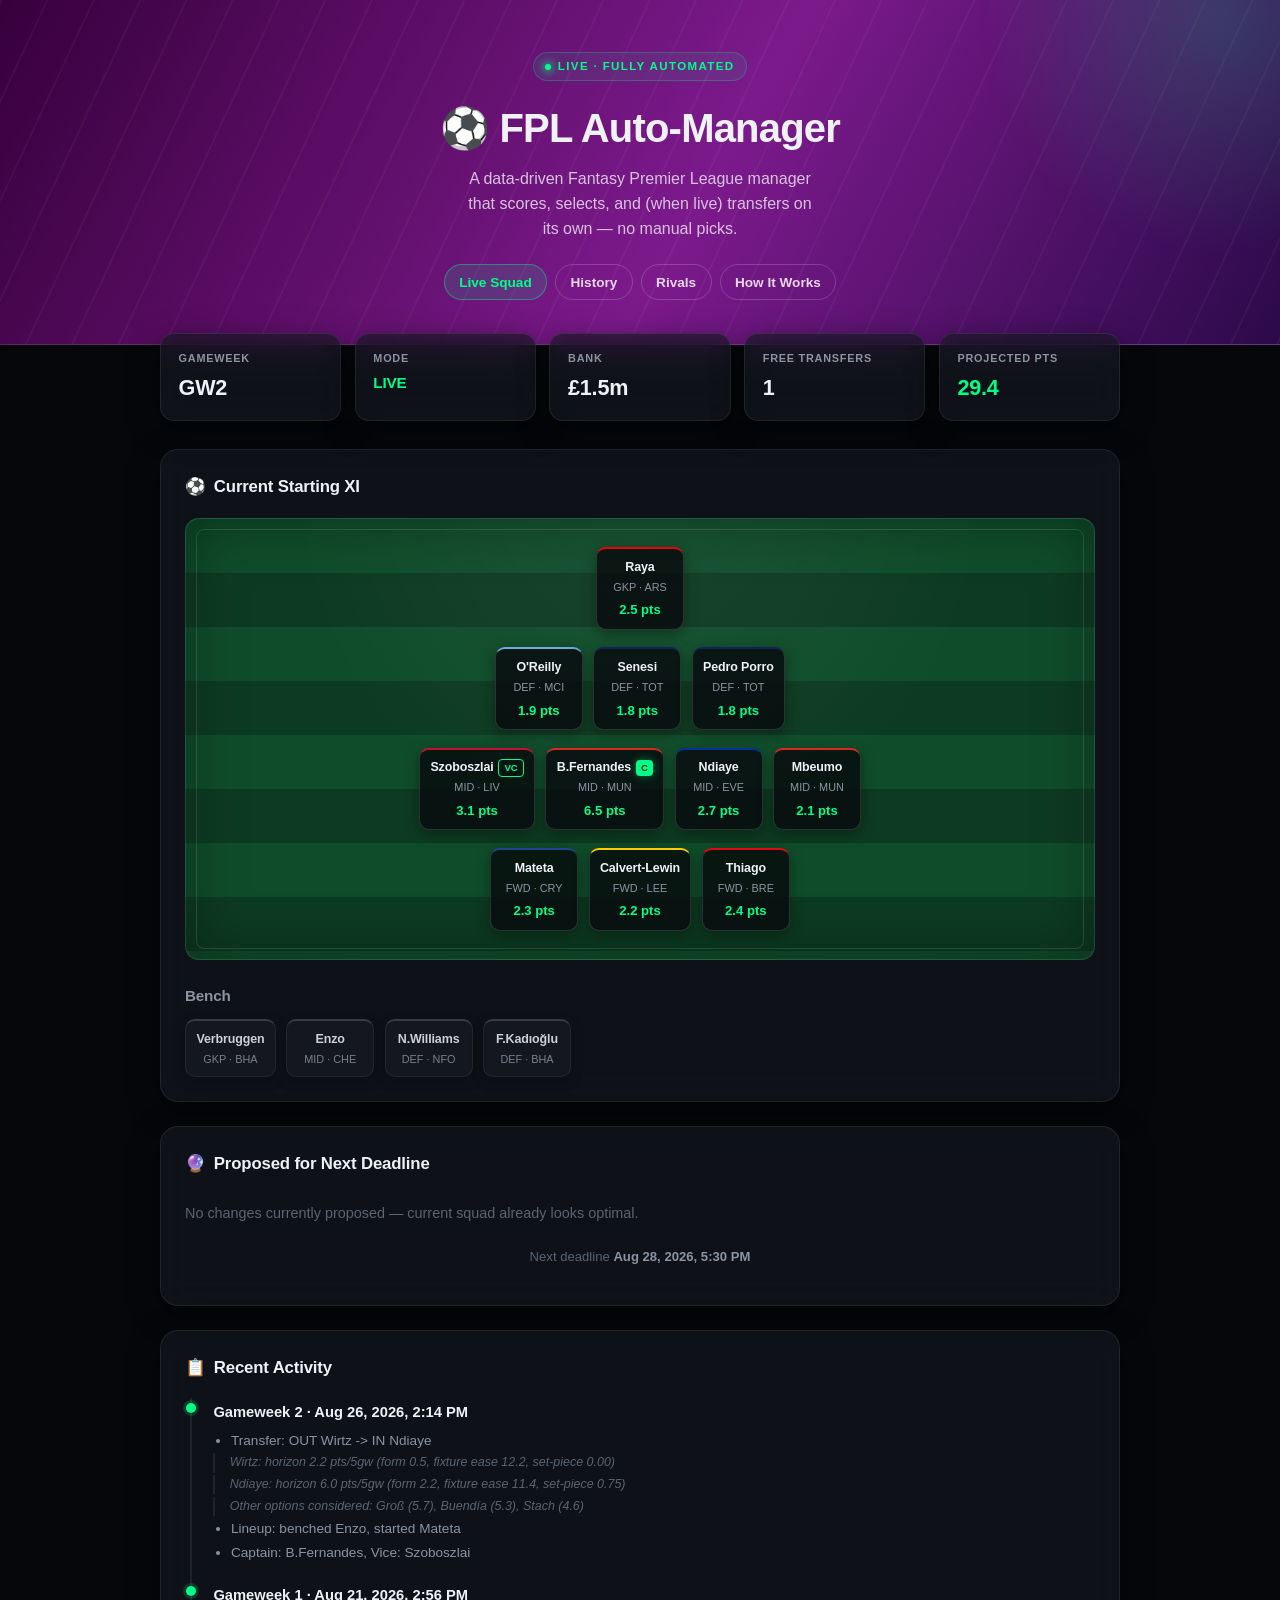
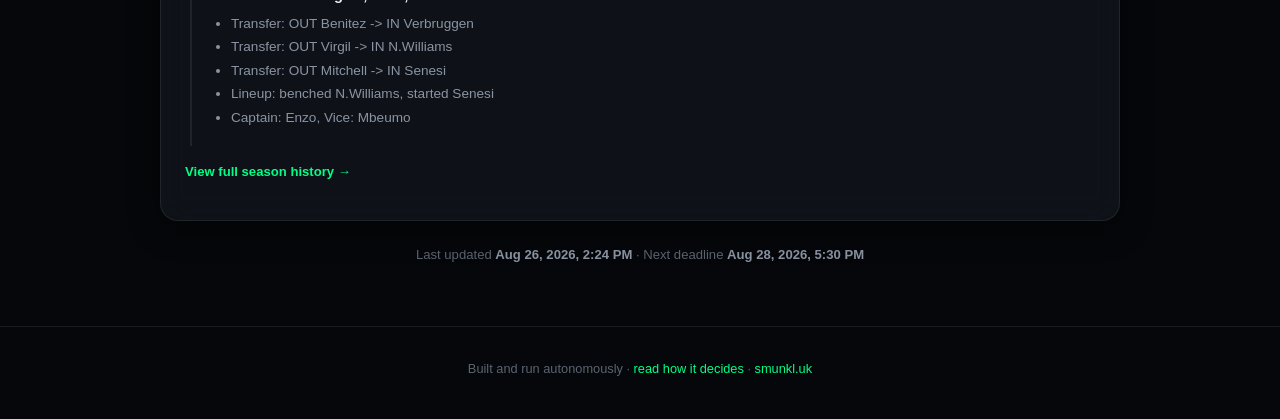
==== commit 70ecb657: "Format Recent Activity timestamps as readable dates instead of raw ISO strings" ====
--- a/index.html
+++ b/index.html
@@ -60,6 +60,13 @@
   if (!iso) return '—';
   const d = new Date(iso);
   return d.toLocaleString(undefined, { dateStyle: 'medium', timeStyle: 'short' });
+}
+
+function formatActivityHeader(header) {
+  // Raw form: "GW2 - 2026-08-26T14:14:19.400499+00:00"
+  const [gwPart, datePart] = header.split(' - ');
+  const gwLabel = (gwPart || header).replace(/^GW/, 'Gameweek ');
+  return datePart ? `${gwLabel} &middot; ${fmtDate(datePart)}` : gwLabel;
 }
 
 function playerChip(p) {
@@ -143,7 +150,7 @@
   const bench = (data.bench || []).map(playerChip).join('');
   const activity = (data.recent_activity || []).slice().reverse().map(a => `
     <div class="activity-item">
-      <div class="header">${a.header}</div>
+      <div class="header">${formatActivityHeader(a.header)}</div>
       ${a.details && a.details.length ? `<ul>${a.details.map(d =>
         d.startsWith('- ') ? `<li>${d.replace(/^- /, '')}</li>`
         : `<li class="rationale">${d.trim()}</li>`
